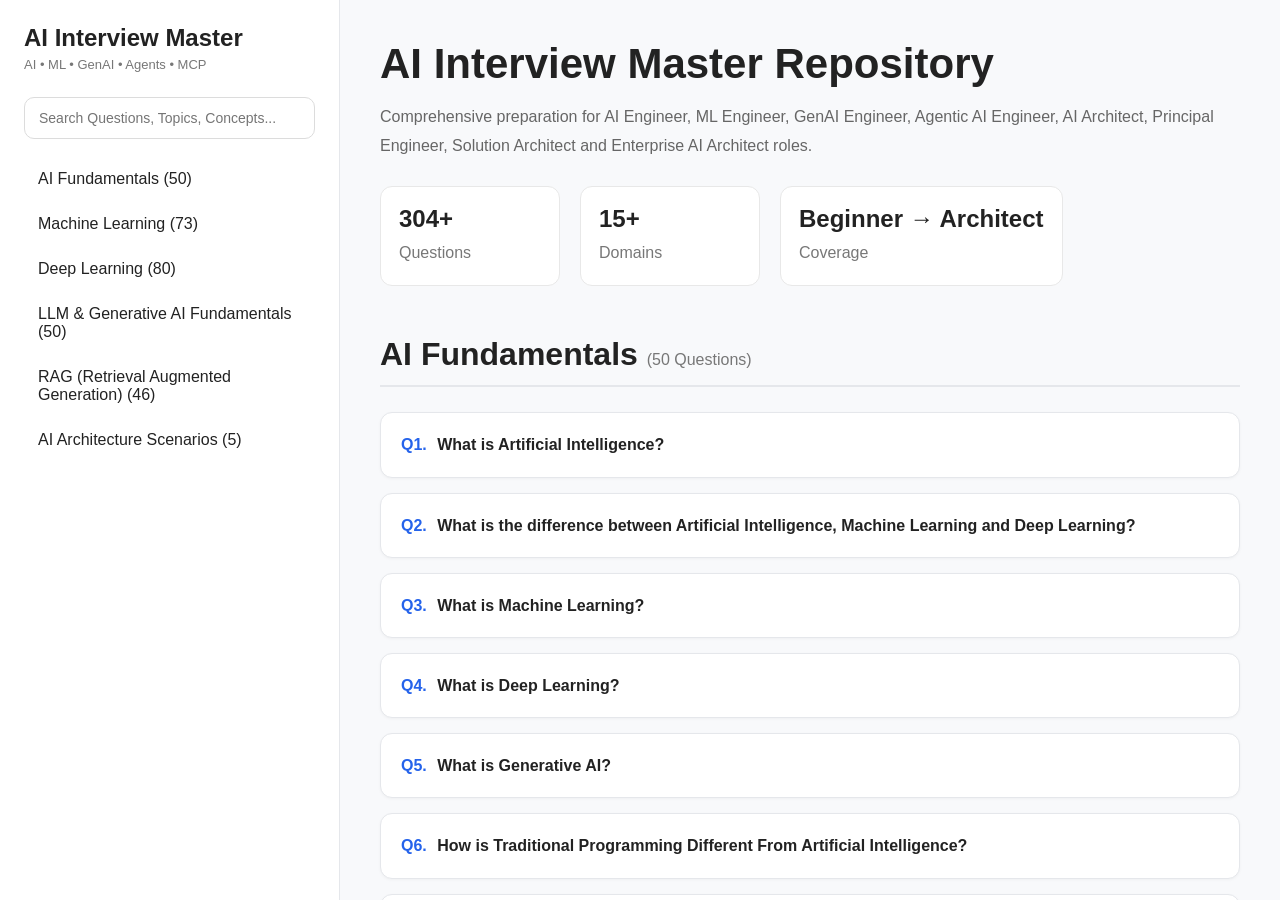
==== AI/index.html @ bed1bc93 "Add files via upload" ====
<!DOCTYPE html>
<html lang="en">

<head>

    <meta charset="UTF-8">

    <meta name="viewport"
          content="width=device-width, initial-scale=1.0">

    <title>
        AI Interview Master Repository
    </title>

    <link rel="stylesheet"
          href="css/styles.css">

</head>

<body>

<div class="container">

    <aside class="sidebar">

        <div class="logo">

            <h2>
                AI Interview Master
            </h2>

            <p>
                AI • ML • GenAI • Agents • MCP
            </p>

        </div>

        <div class="search-box">

            <input
                type="text"
                id="searchBox"
                placeholder="Search Questions, Topics, Concepts..."
            >

        </div>

        <ul
            id="categoryMenu"
            class="nav-list">
        </ul>

    </aside>

    <main class="content">

        <section class="hero">

            <h1>
                AI Interview Master Repository
            </h1>

            <p>

                Comprehensive preparation for

                AI Engineer,
                ML Engineer,
                GenAI Engineer,
                Agentic AI Engineer,
                AI Architect,
                Principal Engineer,
                Solution Architect
                and Enterprise AI Architect roles.

            </p>

            <div class="stats">

                <div class="stat-card">

                    <h3>1000+</h3>

                    <p>Questions</p>

                </div>

                <div class="stat-card">

                    <h3>15+</h3>

                    <p>Domains</p>

                </div>

                <div class="stat-card">

                    <h3>
                        Beginner → Architect
                    </h3>

                    <p>Coverage</p>

                </div>

            </div>

        </section>

        <div id="questionsContainer">

            <div class="empty-message">

                Loading AI Knowledge Repository...

            </div>

        </div>

    </main>

</div>

<script>
    const data = {};
</script>

<!-- =====================================================
     AI FUNDAMENTALS
===================================================== -->

<script src="js/ai-fundamentals.js"></script>

<script src="js/machine-learning.js"></script>

<script src="js/deep-learning.js"></script>

<!-- =====================================================
     LLM
===================================================== -->

<script src="js/llm-fundamentals.js"></script>
<script src="js/rag-architecture.js"></script>
<script src="js/ai-architecture-scenarios.js"></script>

<script src="js/prompt-engineering.js"></script>

<script src="js/embeddings.js"></script>

<script src="js/vector-databases.js"></script>



<script src="js/fine-tuning.js"></script>

<!-- =====================================================
     AGENTIC AI
===================================================== -->

<script src="js/agents.js"></script>

<script src="js/multi-agent-systems.js"></script>

<script src="js/tool-calling.js"></script>

<script src="js/agent-memory.js"></script>

<script src="js/langgraph.js"></script>

<script src="js/mcp.js"></script>

<script src="js/a2a.js"></script>

<!-- =====================================================
     OPERATIONS
===================================================== -->

<script src="js/mlops.js"></script>

<script src="js/llmops.js"></script>

<script src="js/evaluation.js"></script>

<script src="js/observability.js"></script>

<script src="js/security.js"></script>

<script src="js/governance.js"></script>

<!-- =====================================================
     ARCHITECTURE
===================================================== -->

<script src="js/ai-system-design.js"></script>

<script src="js/ai-architecture.js"></script>

<script src="js/ai-scenarios.js"></script>

<!-- =====================================================
     CODING
===================================================== -->

<script src="js/python-coding.js"></script>

<script src="js/rag-coding.js"></script>

<script src="js/agent-coding.js"></script>

<script src="js/mcp-coding.js"></script>

<!-- Engine -->

<script src="js/app.js"></script>

</body>

</html>
---- AI/css/styles.css ----
/* =====================================================
   RESET
===================================================== */

*{
    margin:0;
    padding:0;
    box-sizing:border-box;
}

html{
    scroll-behavior:smooth;
}

body{

    font-family:
        "Segoe UI",
        Tahoma,
        Geneva,
        Verdana,
        sans-serif;

    background:#f8f9fb;

    color:#222;

    overflow:hidden;
}

/* =====================================================
   LAYOUT
===================================================== */

.container{

    display:flex;

    height:100vh;
}

/* =====================================================
   SIDEBAR
===================================================== */

.sidebar{

    width:340px;

    position:fixed;

    top:0;
    left:0;
    bottom:0;

    background:#ffffff;

    border-right:1px solid #e5e7eb;

    overflow-y:auto;

    padding:24px;
}

.logo{

    margin-bottom:25px;
}

.logo h2{

    font-size:24px;

    margin-bottom:5px;
}

.logo p{

    color:#777;

    font-size:13px;
}

/* =====================================================
   SEARCH
===================================================== */

.search-box{

    margin-bottom:20px;
}

.search-box input{

    width:100%;

    padding:12px 14px;

    border:1px solid #dcdcdc;

    border-radius:10px;

    font-size:14px;

    outline:none;
}

.search-box input:focus{

    border-color:#2563eb;
}

/* =====================================================
   NAVIGATION
===================================================== */

.nav-list{

    list-style:none;
}

.nav-list li{

    padding:11px 14px;

    margin-bottom:5px;

    border-radius:8px;

    cursor:pointer;

    transition:.2s;
}

.nav-list li:hover{

    background:#f3f4f6;
}

.nav-list li.active{

    background:#2563eb;

    color:white;

    font-weight:600;
}

/* =====================================================
   CONTENT
===================================================== */

.content{

    margin-left:340px;

    width:calc(100% - 340px);

    overflow-y:auto;

    padding:40px;
}

/* =====================================================
   HERO
===================================================== */

.hero{

    margin-bottom:50px;
}

.hero h1{

    font-size:42px;

    margin-bottom:15px;
}

.hero p{

    font-size:16px;

    color:#666;

    line-height:1.8;

    max-width:1000px;
}

/* =====================================================
   STATS
===================================================== */

.stats{

    display:flex;

    flex-wrap:wrap;

    gap:20px;

    margin-top:25px;
}

.stat-card{

    min-width:180px;

    background:white;

    border:1px solid #e8e8e8;

    border-radius:12px;

    padding:18px;
}

.stat-card h3{

    font-size:24px;

    margin-bottom:6px;
}

.stat-card p{

    color:#777;
}

/* =====================================================
   CATEGORY
===================================================== */

.category{

    margin-bottom:60px;
}

.category-title{

    font-size:32px;

    margin-bottom:25px;

    padding-bottom:12px;

    border-bottom:2px solid #e5e7eb;
}

/* =====================================================
   QUESTION CARD
===================================================== */

.question{

    background:white;

    border:1px solid #e5e7eb;

    border-radius:12px;

    overflow:hidden;

    margin-bottom:15px;

    box-shadow:
        0 1px 3px rgba(0,0,0,.04);
}

.question-title{

    padding:18px 20px;

    cursor:pointer;

    font-weight:600;

    line-height:1.7;

    transition:.2s;
}

.question-title:hover{

    background:#fafafa;
}

.question-number{

    color:#2563eb;

    font-weight:700;

    margin-right:6px;
}

/* =====================================================
   ANSWER
===================================================== */

.answer{

    display:none;

    padding:22px;

    border-top:1px solid #ececec;

    line-height:1.9;

    color:#444;
}

.question.active .answer{

    display:block;
}

/* =====================================================
   ANSWER BLOCKS
===================================================== */

.answer-section{

    margin-bottom:20px;
}

.answer-section h4{

    font-size:16px;

    margin-bottom:8px;

    color:#111827;
}

.answer-section p{

    margin-bottom:12px;
}

/* =====================================================
   FOLLOW UPS
===================================================== */

.followup-list{

    margin-top:12px;

    padding-left:20px;
}

.followup-list li{

    margin-bottom:8px;
}

/* =====================================================
   CODE BLOCKS
===================================================== */

.code-container{

    position:relative;

    margin-top:18px;
}

.code-header{

    background:#2d2d2d;

    color:white;

    padding:10px 14px;

    font-size:12px;

    font-weight:600;

    border-radius:10px 10px 0 0;
}

.code-block{

    margin:0;

    background:#1e1e1e;

    color:#dcdcdc;

    padding:18px;

    overflow-x:auto;

    border-radius:0 0 10px 10px;

    line-height:1.7;

    font-size:14px;

    font-family:
        Consolas,
        Monaco,
        "Courier New",
        monospace;
}

/* =====================================================
   COPY BUTTON
===================================================== */

.copy-btn{

    position:absolute;

    right:10px;

    top:8px;

    border:none;

    border-radius:6px;

    background:#22c55e;

    color:white;

    padding:6px 10px;

    cursor:pointer;

    font-size:12px;
}

/* =====================================================
   EMPTY STATE
===================================================== */

.empty-message{

    text-align:center;

    padding:60px;

    color:#777;

    font-size:18px;
}

/* =====================================================
   SCROLLBAR
===================================================== */

::-webkit-scrollbar{

    width:8px;
}

::-webkit-scrollbar-track{

    background:#f3f4f6;
}

::-webkit-scrollbar-thumb{

    background:#cbd5e1;

    border-radius:20px;
}

/* =====================================================
   RESPONSIVE
===================================================== */

@media(max-width:992px){

    .content{

        padding:25px;
    }

    .hero h1{

        font-size:34px;
    }
}

@media(max-width:768px){

    body{

        overflow:auto;
    }

    .container{

        flex-direction:column;
    }

    .sidebar{

        position:relative;

        width:100%;

        height:auto;

        border-right:none;

        border-bottom:1px solid #e5e7eb;
    }

    .content{

        margin-left:0;

        width:100%;
    }

    .stats{

        flex-direction:column;
    }

    .stat-card{

        width:100%;
    }

    .hero h1{

        font-size:28px;
    }

    .category-title{

        font-size:24px;
    }
}

@media(max-width:480px){

    .content{

        padding:15px;
    }

    .hero h1{

        font-size:24px;
    }

    .question-title{

        font-size:14px;
    }

    .answer{

        font-size:14px;
    }
}
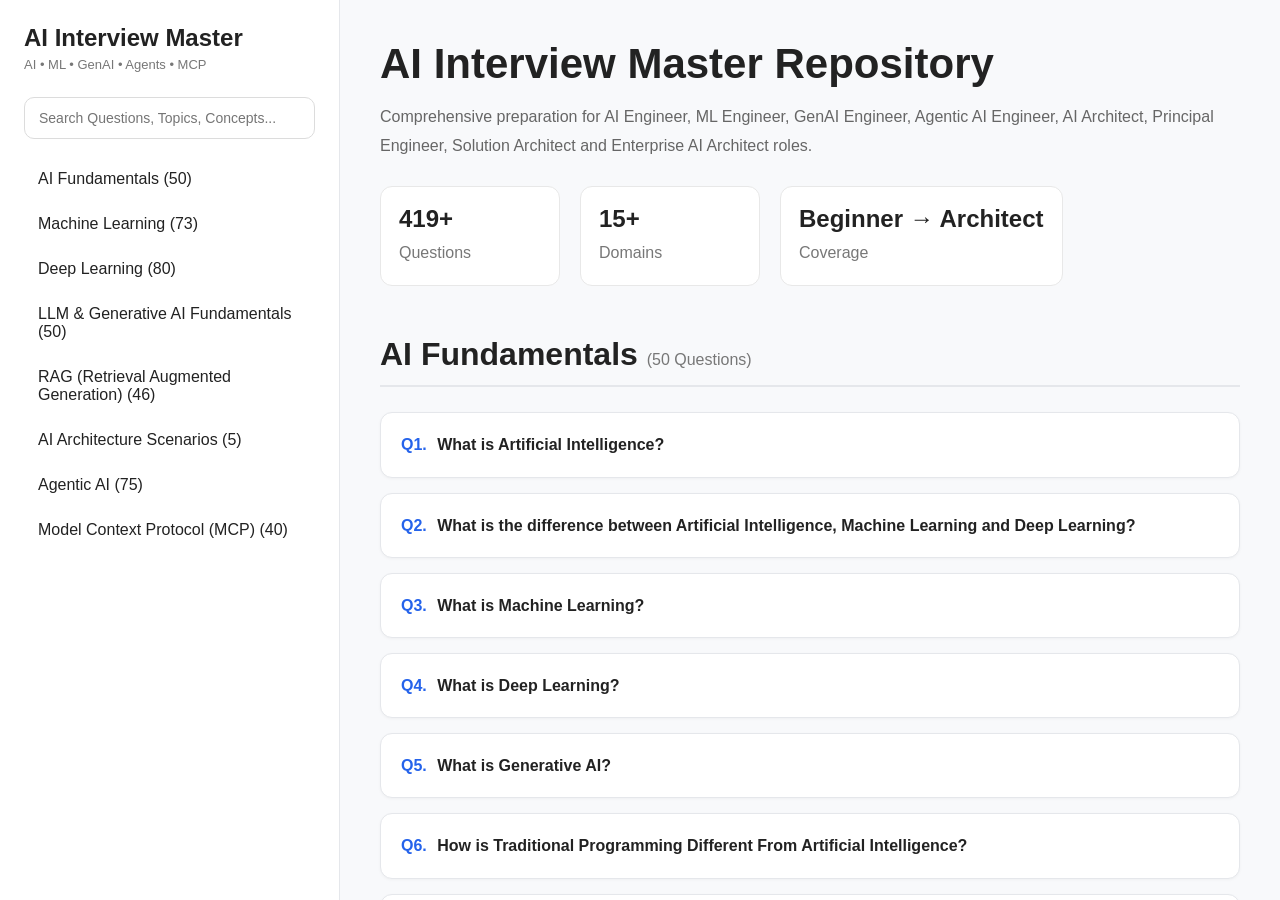
==== commit 41d308b6: "Add files via upload" ====
--- a/AI/index.html
+++ b/AI/index.html
@@ -157,7 +157,7 @@
      AGENTIC AI
 ===================================================== -->
 
-<script src="js/agents.js"></script>
+<script src="js/agentic-ai.js"></script>
 
 <script src="js/multi-agent-systems.js"></script>
 
